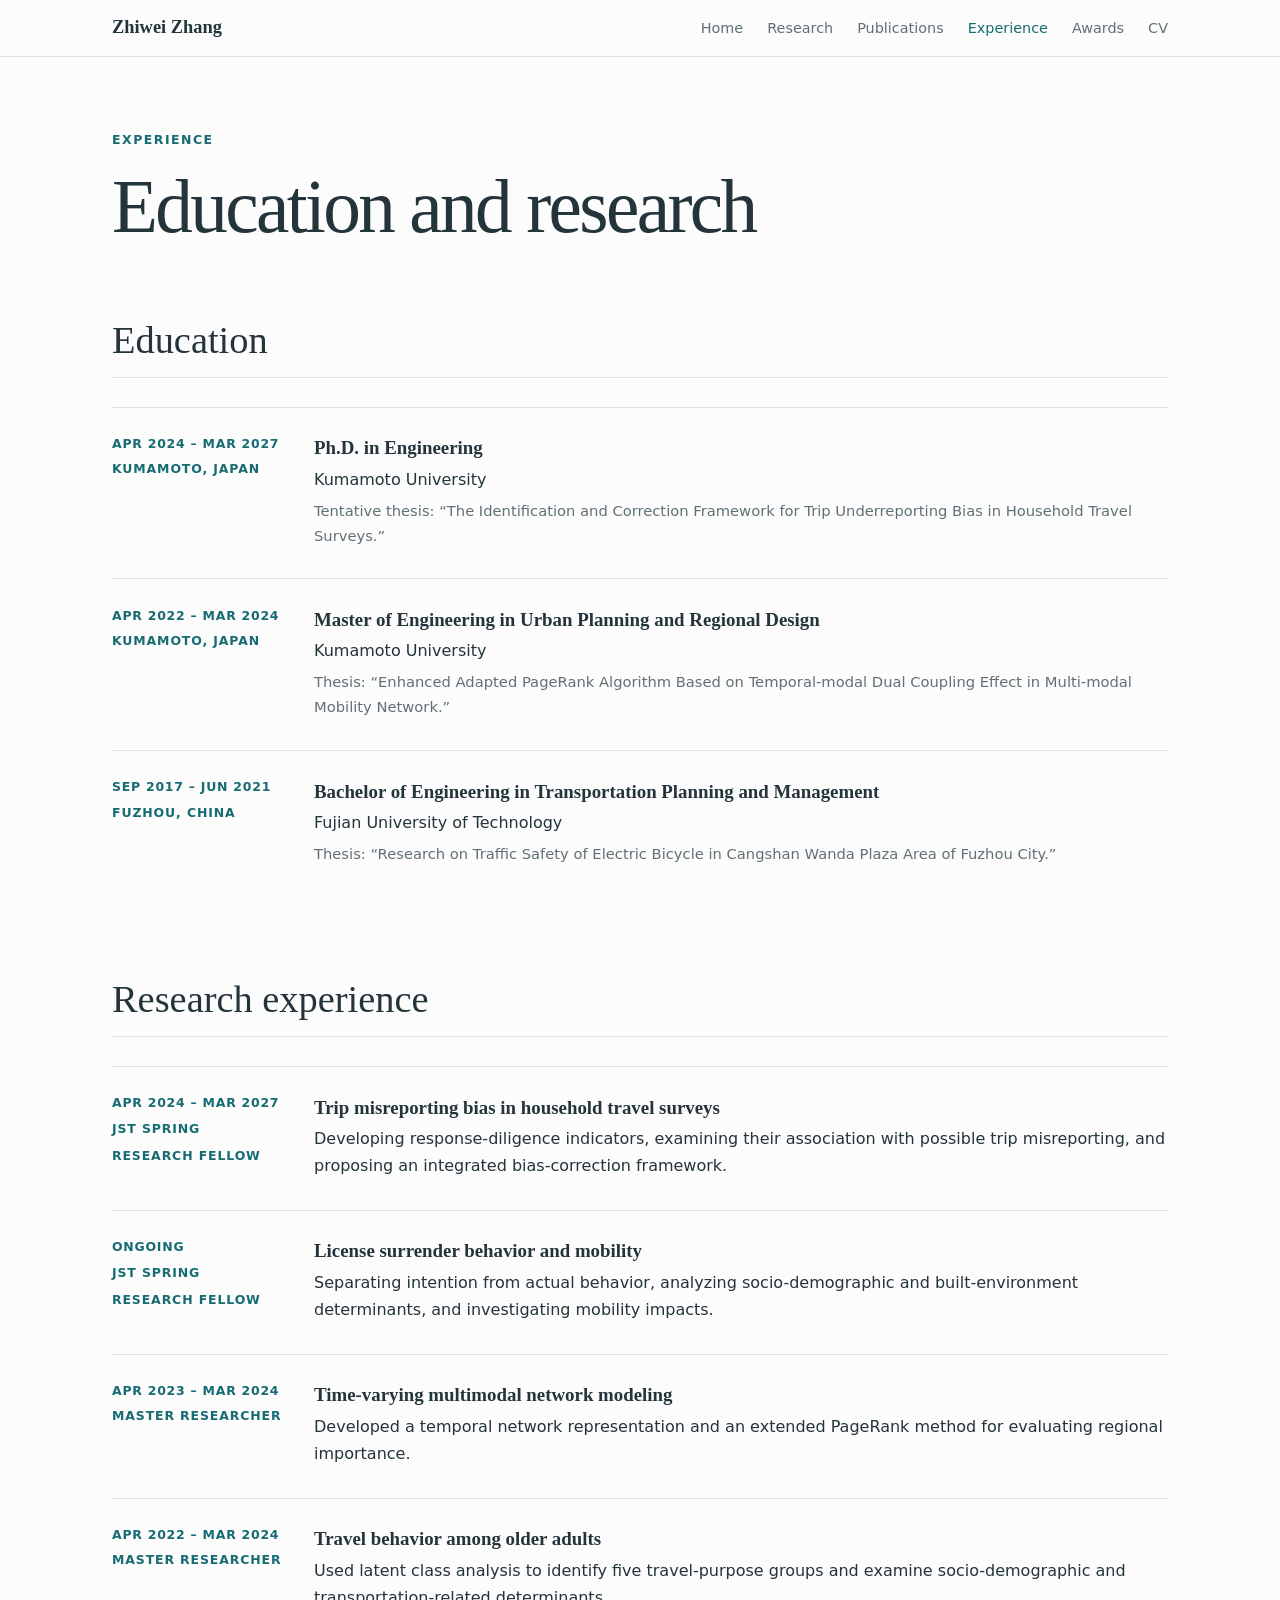
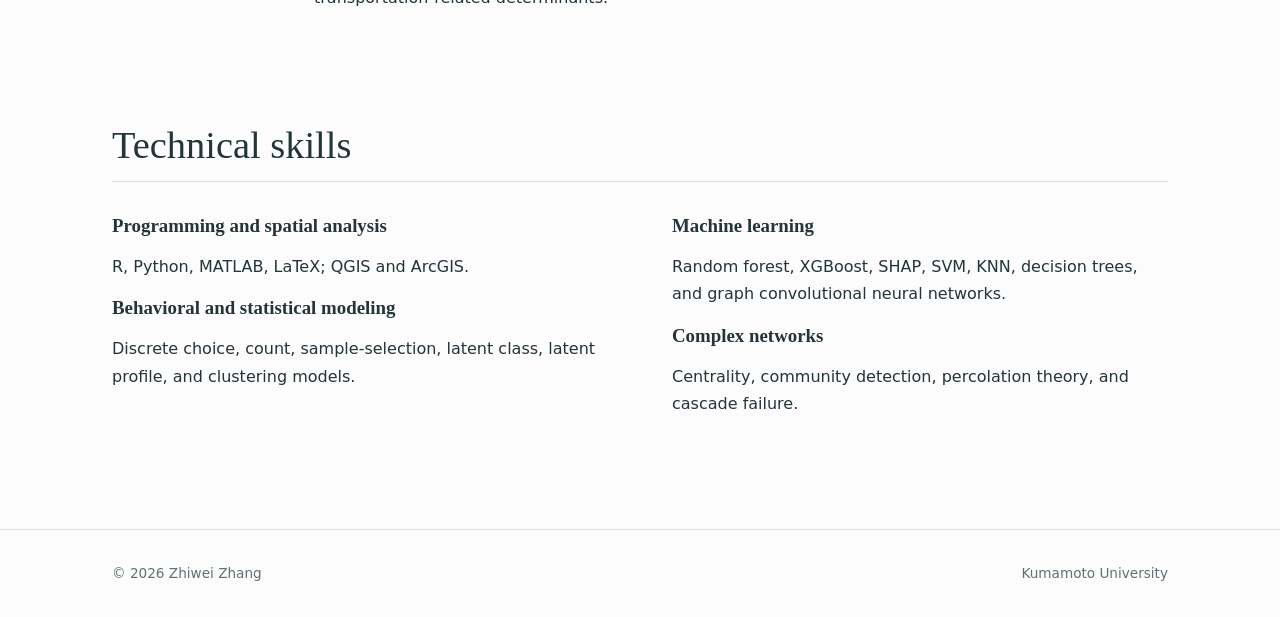
==== experience.html @ 1f709727 "Build academic personal website" ====
<!doctype html><html lang="en"><head><meta charset="utf-8"><meta name="viewport" content="width=device-width,initial-scale=1"><title>Experience | Zhiwei Zhang</title><meta name="description" content="Education and research experience of Zhiwei Zhang."><meta property="og:title" content="Experience | Zhiwei Zhang"><meta property="og:type" content="website"><link rel="icon" href="assets/images/favicon.svg"><link rel="stylesheet" href="assets/css/style.css"><script src="assets/js/main.js" defer></script></head><body><a class="skip-link" href="#main">Skip to content</a><header class="site-header"><nav class="nav-wrap" aria-label="Primary"><a class="brand" href="index.html">Zhiwei Zhang</a><button class="nav-toggle" aria-expanded="false" aria-controls="nav-links">Menu</button><ul class="nav-links" id="nav-links"><li><a href="index.html">Home</a></li><li><a href="research.html">Research</a></li><li><a href="publications.html">Publications</a></li><li><a aria-current="page" href="experience.html">Experience</a></li><li><a href="awards.html">Awards</a></li><li><a href="cv.html">CV</a></li></ul></nav></header><main id="main"><header class="page-head"><p class="eyebrow">Experience</p><h1>Education and research</h1></header><section><div class="section-head"><h2>Education</h2></div><article class="timeline-item"><div><span class="date">Apr 2024 – Mar 2027</span><span class="label">Kumamoto, Japan</span></div><div><h3>Ph.D. in Engineering</h3><p>Kumamoto University</p><p class="tagline">Tentative thesis: “The Identification and Correction Framework for Trip Underreporting Bias in Household Travel Surveys.”</p></div></article><article class="timeline-item"><div><span class="date">Apr 2022 – Mar 2024</span><span class="label">Kumamoto, Japan</span></div><div><h3>Master of Engineering in Urban Planning and Regional Design</h3><p>Kumamoto University</p><p class="tagline">Thesis: “Enhanced Adapted PageRank Algorithm Based on Temporal-modal Dual Coupling Effect in Multi-modal Mobility Network.”</p></div></article><article class="timeline-item"><div><span class="date">Sep 2017 – Jun 2021</span><span class="label">Fuzhou, China</span></div><div><h3>Bachelor of Engineering in Transportation Planning and Management</h3><p>Fujian University of Technology</p><p class="tagline">Thesis: “Research on Traffic Safety of Electric Bicycle in Cangshan Wanda Plaza Area of Fuzhou City.”</p></div></article></section>
<section class="section"><div class="section-head"><h2>Research experience</h2></div><article class="timeline-item"><div><span class="date">Apr 2024 – Mar 2027</span><span class="label">JST SPRING Research Fellow</span></div><div><h3>Trip misreporting bias in household travel surveys</h3><p>Developing response-diligence indicators, examining their association with possible trip misreporting, and proposing an integrated bias-correction framework.</p></div></article><article class="timeline-item"><div><span class="date">Ongoing</span><span class="label">JST SPRING Research Fellow</span></div><div><h3>License surrender behavior and mobility</h3><p>Separating intention from actual behavior, analyzing socio-demographic and built-environment determinants, and investigating mobility impacts.</p></div></article><article class="timeline-item"><div><span class="date">Apr 2023 – Mar 2024</span><span class="label">Master Researcher</span></div><div><h3>Time-varying multimodal network modeling</h3><p>Developed a temporal network representation and an extended PageRank method for evaluating regional importance.</p></div></article><article class="timeline-item"><div><span class="date">Apr 2022 – Mar 2024</span><span class="label">Master Researcher</span></div><div><h3>Travel behavior among older adults</h3><p>Used latent class analysis to identify five travel-purpose groups and examine socio-demographic and transportation-related determinants.</p></div></article></section>
<section class="section"><div class="section-head"><h2>Technical skills</h2></div><div class="split"><div><h3>Programming and spatial analysis</h3><p>R, Python, MATLAB, LaTeX; QGIS and ArcGIS.</p><h3>Behavioral and statistical modeling</h3><p>Discrete choice, count, sample-selection, latent class, latent profile, and clustering models.</p></div><div><h3>Machine learning</h3><p>Random forest, XGBoost, SHAP, SVM, KNN, decision trees, and graph convolutional neural networks.</p><h3>Complex networks</h3><p>Centrality, community detection, percolation theory, and cascade failure.</p></div></div></section></main><footer class="site-footer"><div class="footer-wrap"><span>© <span data-year></span> Zhiwei Zhang</span><span>Kumamoto University</span></div></footer></body></html>
---- assets/css/style.css ----
:root{--ink:#24343b;--muted:#617077;--accent:#176b73;--accent-dark:#0d5057;--line:#d9e2e2;--paper:#fbfcfb;--wash:#eef5f4;--serif:Georgia,"Times New Roman",serif;--sans:Inter,ui-sans-serif,system-ui,-apple-system,BlinkMacSystemFont,"Segoe UI",sans-serif}*{box-sizing:border-box}html{scroll-behavior:smooth}body{margin:0;background:var(--paper);color:var(--ink);font:16px/1.7 var(--sans)}a{color:var(--accent);text-underline-offset:.2em}a:hover{color:var(--accent-dark)}a:focus-visible,button:focus-visible{outline:3px solid #e0a43b;outline-offset:3px}.skip-link{position:absolute;left:-999px;top:1rem;background:#fff;padding:.6rem;z-index:20}.skip-link:focus{left:1rem}.site-header{position:sticky;top:0;z-index:10;border-bottom:1px solid rgba(36,52,59,.13);background:rgba(251,252,251,.96)}.nav-wrap{max-width:1120px;margin:auto;padding:.9rem 2rem;display:flex;align-items:center;justify-content:space-between}.brand{font:700 1.15rem var(--serif);color:var(--ink);text-decoration:none}.nav-toggle{display:none;border:1px solid var(--line);background:#fff;padding:.45rem .7rem;color:var(--ink);font:inherit}.nav-links{display:flex;gap:1.5rem;list-style:none;margin:0;padding:0}.nav-links a{color:var(--muted);text-decoration:none;font-size:.9rem}.nav-links a:hover,.nav-links a[aria-current=page]{color:var(--accent)}main{max-width:1120px;margin:auto;padding:4.5rem 2rem 6rem}.hero{display:grid;grid-template-columns:minmax(0,1.65fr) minmax(220px,.65fr);gap:5rem;align-items:start}.eyebrow{margin:0 0 .7rem;color:var(--accent);font-size:.78rem;font-weight:700;letter-spacing:.12em;text-transform:uppercase}h1,h2,h3{font-family:var(--serif);line-height:1.22}h1{font-size:clamp(2.8rem,7vw,5.6rem);font-weight:500;letter-spacing:-.035em;margin:0 0 1rem}h2{font-size:clamp(1.7rem,4vw,2.4rem);font-weight:500;margin:0 0 1.5rem}h3{font-size:1.18rem;margin:.2rem 0 .4rem}.lead{font-size:1.13rem;color:var(--muted);max-width:720px}.role{font-size:1.1rem;margin:.25rem 0 1.5rem}.profile{width:100%;aspect-ratio:4/5;object-fit:cover;border:1px solid var(--line);background:var(--wash)}.links{display:flex;flex-wrap:wrap;gap:.45rem 1.1rem;margin:1.5rem 0}.links a,.links .placeholder{font-size:.92rem}.placeholder{color:#7a6863;border-bottom:1px dashed #a99890;cursor:help}.section{padding-top:5rem}.section-head{display:flex;justify-content:space-between;align-items:end;gap:1rem;border-bottom:1px solid var(--line);margin-bottom:1.8rem}.section-head h2{margin-bottom:.8rem}.section-head a{margin-bottom:1rem;font-size:.9rem}.split{display:grid;grid-template-columns:1fr 1fr;gap:4rem}.plain-list,.updates,.pub-list{list-style:none;padding:0;margin:0}.updates li,.pub-list li{padding:1rem 0;border-bottom:1px solid var(--line)}.date{display:block;color:var(--accent);font-size:.78rem;font-weight:700;letter-spacing:.06em;text-transform:uppercase}.pub-title{font-family:var(--serif);font-size:1.08rem}.authors,.venue{display:block;color:var(--muted);font-size:.92rem}.page-head{max-width:780px;margin-bottom:4rem}.page-head h1{font-size:clamp(2.6rem,6vw,4.7rem)}.topic,.timeline-item,.award{padding:1.6rem 0;border-top:1px solid var(--line)}.topic-grid{display:grid;grid-template-columns:repeat(2,1fr);gap:0 3rem}.tagline{color:var(--muted);font-size:.92rem}.methods{font-size:.9rem;color:var(--muted)}.timeline-item{display:grid;grid-template-columns:170px 1fr;gap:2rem}.timeline-item p{margin:.3rem 0}.label{color:var(--accent);font-size:.78rem;font-weight:700;letter-spacing:.07em;text-transform:uppercase}.button{display:inline-block;padding:.65rem 1rem;border:1px solid var(--accent);color:var(--accent);text-decoration:none;margin:.2rem .5rem .2rem 0}.button.primary{background:var(--accent);color:#fff}.cv-frame{width:100%;height:75vh;border:1px solid var(--line);margin-top:2rem}.site-footer{border-top:1px solid var(--line);color:var(--muted)}.footer-wrap{max-width:1120px;margin:auto;padding:2rem;display:flex;justify-content:space-between;gap:2rem;font-size:.85rem}.notice{padding:1rem 1.2rem;background:var(--wash);border-left:3px solid var(--accent);font-size:.92rem}.visually-hidden{position:absolute;width:1px;height:1px;padding:0;margin:-1px;overflow:hidden;clip:rect(0,0,0,0);white-space:nowrap;border:0}@media(max-width:760px){.nav-wrap{padding:.8rem 1.2rem;flex-wrap:wrap}.nav-toggle{display:block}.nav-links{display:none;width:100%;flex-direction:column;gap:.5rem;padding:1rem 0 .2rem}.nav-links.open{display:flex}main{padding:3rem 1.2rem 4rem}.hero,.split,.topic-grid{grid-template-columns:1fr;gap:2.5rem}.hero .portrait-wrap{max-width:310px;grid-row:1}.timeline-item{grid-template-columns:1fr;gap:.2rem}.section{padding-top:3.7rem}.footer-wrap{padding:1.5rem 1.2rem;flex-direction:column;gap:.5rem}.cv-frame{height:62vh}}
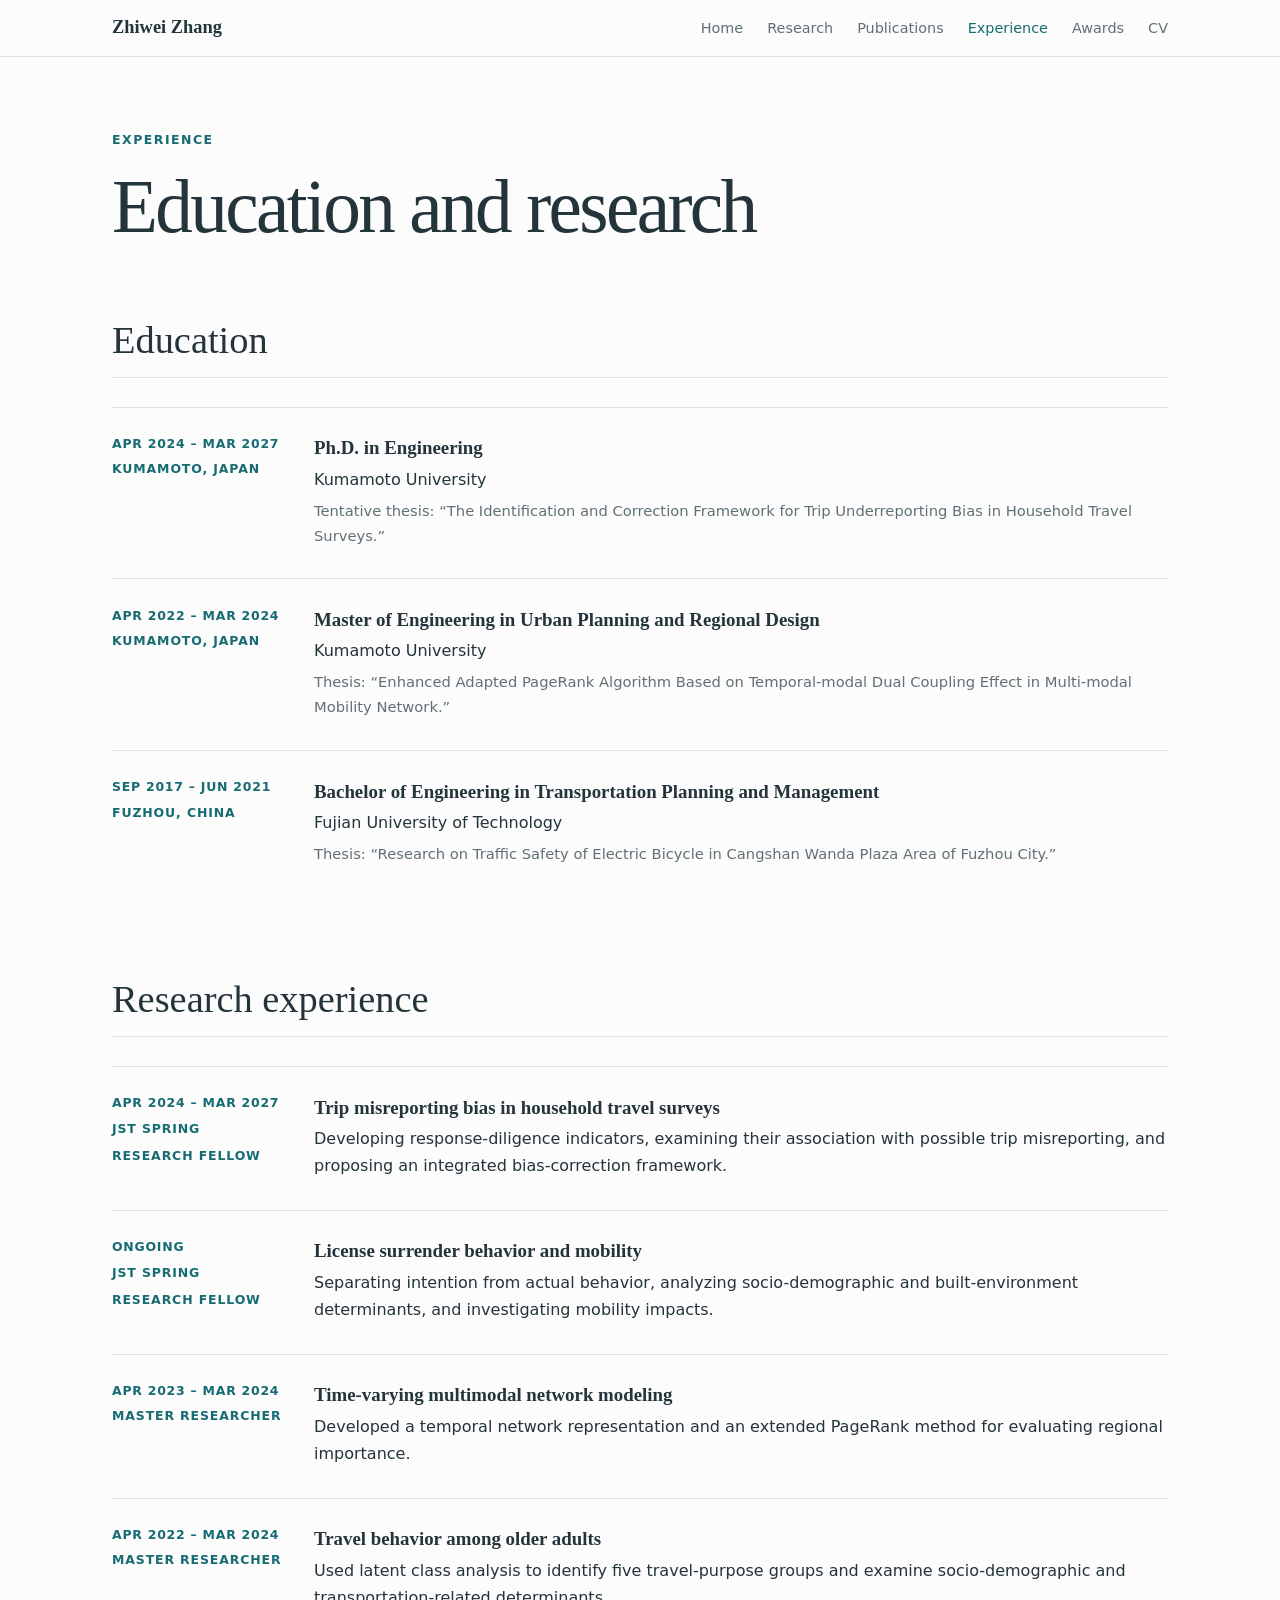
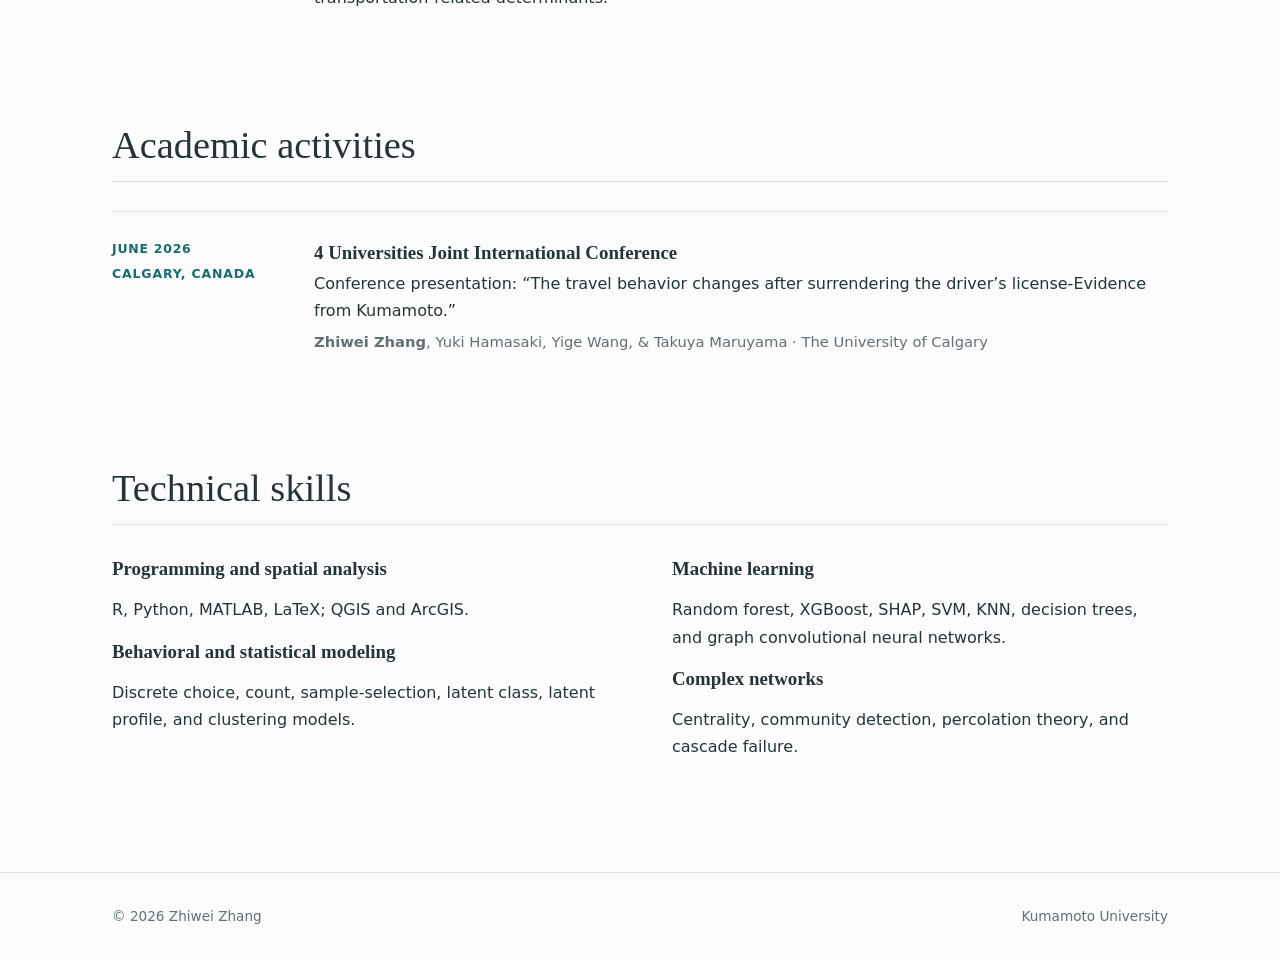
==== commit 5e2f8e69: "Update research content and conference presentation" ====
--- a/experience.html
+++ b/experience.html
@@ -1,3 +1,168 @@
-<!doctype html><html lang="en"><head><meta charset="utf-8"><meta name="viewport" content="width=device-width,initial-scale=1"><title>Experience | Zhiwei Zhang</title><meta name="description" content="Education and research experience of Zhiwei Zhang."><meta property="og:title" content="Experience | Zhiwei Zhang"><meta property="og:type" content="website"><link rel="icon" href="assets/images/favicon.svg"><link rel="stylesheet" href="assets/css/style.css"><script src="assets/js/main.js" defer></script></head><body><a class="skip-link" href="#main">Skip to content</a><header class="site-header"><nav class="nav-wrap" aria-label="Primary"><a class="brand" href="index.html">Zhiwei Zhang</a><button class="nav-toggle" aria-expanded="false" aria-controls="nav-links">Menu</button><ul class="nav-links" id="nav-links"><li><a href="index.html">Home</a></li><li><a href="research.html">Research</a></li><li><a href="publications.html">Publications</a></li><li><a aria-current="page" href="experience.html">Experience</a></li><li><a href="awards.html">Awards</a></li><li><a href="cv.html">CV</a></li></ul></nav></header><main id="main"><header class="page-head"><p class="eyebrow">Experience</p><h1>Education and research</h1></header><section><div class="section-head"><h2>Education</h2></div><article class="timeline-item"><div><span class="date">Apr 2024 – Mar 2027</span><span class="label">Kumamoto, Japan</span></div><div><h3>Ph.D. in Engineering</h3><p>Kumamoto University</p><p class="tagline">Tentative thesis: “The Identification and Correction Framework for Trip Underreporting Bias in Household Travel Surveys.”</p></div></article><article class="timeline-item"><div><span class="date">Apr 2022 – Mar 2024</span><span class="label">Kumamoto, Japan</span></div><div><h3>Master of Engineering in Urban Planning and Regional Design</h3><p>Kumamoto University</p><p class="tagline">Thesis: “Enhanced Adapted PageRank Algorithm Based on Temporal-modal Dual Coupling Effect in Multi-modal Mobility Network.”</p></div></article><article class="timeline-item"><div><span class="date">Sep 2017 – Jun 2021</span><span class="label">Fuzhou, China</span></div><div><h3>Bachelor of Engineering in Transportation Planning and Management</h3><p>Fujian University of Technology</p><p class="tagline">Thesis: “Research on Traffic Safety of Electric Bicycle in Cangshan Wanda Plaza Area of Fuzhou City.”</p></div></article></section>
-<section class="section"><div class="section-head"><h2>Research experience</h2></div><article class="timeline-item"><div><span class="date">Apr 2024 – Mar 2027</span><span class="label">JST SPRING Research Fellow</span></div><div><h3>Trip misreporting bias in household travel surveys</h3><p>Developing response-diligence indicators, examining their association with possible trip misreporting, and proposing an integrated bias-correction framework.</p></div></article><article class="timeline-item"><div><span class="date">Ongoing</span><span class="label">JST SPRING Research Fellow</span></div><div><h3>License surrender behavior and mobility</h3><p>Separating intention from actual behavior, analyzing socio-demographic and built-environment determinants, and investigating mobility impacts.</p></div></article><article class="timeline-item"><div><span class="date">Apr 2023 – Mar 2024</span><span class="label">Master Researcher</span></div><div><h3>Time-varying multimodal network modeling</h3><p>Developed a temporal network representation and an extended PageRank method for evaluating regional importance.</p></div></article><article class="timeline-item"><div><span class="date">Apr 2022 – Mar 2024</span><span class="label">Master Researcher</span></div><div><h3>Travel behavior among older adults</h3><p>Used latent class analysis to identify five travel-purpose groups and examine socio-demographic and transportation-related determinants.</p></div></article></section>
-<section class="section"><div class="section-head"><h2>Technical skills</h2></div><div class="split"><div><h3>Programming and spatial analysis</h3><p>R, Python, MATLAB, LaTeX; QGIS and ArcGIS.</p><h3>Behavioral and statistical modeling</h3><p>Discrete choice, count, sample-selection, latent class, latent profile, and clustering models.</p></div><div><h3>Machine learning</h3><p>Random forest, XGBoost, SHAP, SVM, KNN, decision trees, and graph convolutional neural networks.</p><h3>Complex networks</h3><p>Centrality, community detection, percolation theory, and cascade failure.</p></div></div></section></main><footer class="site-footer"><div class="footer-wrap"><span>© <span data-year></span> Zhiwei Zhang</span><span>Kumamoto University</span></div></footer></body></html>
+<!doctype html>
+<html lang="en">
+<head>
+<meta charset="utf-8">
+<meta name="viewport" content="width=device-width,initial-scale=1">
+<title>Experience | Zhiwei Zhang</title>
+<meta name="description" content="Education and research experience of Zhiwei Zhang.">
+<meta property="og:title" content="Experience | Zhiwei Zhang">
+<meta property="og:type" content="website">
+<link rel="icon" href="assets/images/favicon.svg">
+<link rel="stylesheet" href="assets/css/style.css">
+<script src="assets/js/main.js" defer>
+</script>
+</head>
+<body>
+<a class="skip-link" href="#main">Skip to content</a>
+<header class="site-header">
+<nav class="nav-wrap" aria-label="Primary">
+<a class="brand" href="index.html">Zhiwei Zhang</a>
+<button class="nav-toggle" aria-expanded="false" aria-controls="nav-links">Menu</button>
+<ul class="nav-links" id="nav-links">
+<li>
+<a href="index.html">Home</a>
+</li>
+<li>
+<a href="research.html">Research</a>
+</li>
+<li>
+<a href="publications.html">Publications</a>
+</li>
+<li>
+<a aria-current="page" href="experience.html">Experience</a>
+</li>
+<li>
+<a href="awards.html">Awards</a>
+</li>
+<li>
+<a href="cv.html">CV</a>
+</li>
+</ul>
+</nav>
+</header>
+<main id="main">
+<header class="page-head">
+<p class="eyebrow">Experience</p>
+<h1>Education and research</h1>
+</header>
+<section>
+<div class="section-head">
+<h2>Education</h2>
+</div>
+<article class="timeline-item">
+<div>
+<span class="date">Apr 2024 – Mar 2027</span>
+<span class="label">Kumamoto, Japan</span>
+</div>
+<div>
+<h3>Ph.D. in Engineering</h3>
+<p>Kumamoto University</p>
+<p class="tagline">Tentative thesis: “The Identification and Correction Framework for Trip Underreporting Bias in Household Travel Surveys.”</p>
+</div>
+</article>
+<article class="timeline-item">
+<div>
+<span class="date">Apr 2022 – Mar 2024</span>
+<span class="label">Kumamoto, Japan</span>
+</div>
+<div>
+<h3>Master of Engineering in Urban Planning and Regional Design</h3>
+<p>Kumamoto University</p>
+<p class="tagline">Thesis: “Enhanced Adapted PageRank Algorithm Based on Temporal-modal Dual Coupling Effect in Multi-modal Mobility Network.”</p>
+</div>
+</article>
+<article class="timeline-item">
+<div>
+<span class="date">Sep 2017 – Jun 2021</span>
+<span class="label">Fuzhou, China</span>
+</div>
+<div>
+<h3>Bachelor of Engineering in Transportation Planning and Management</h3>
+<p>Fujian University of Technology</p>
+<p class="tagline">Thesis: “Research on Traffic Safety of Electric Bicycle in Cangshan Wanda Plaza Area of Fuzhou City.”</p>
+</div>
+</article>
+</section>
+<section class="section">
+<div class="section-head">
+<h2>Research experience</h2>
+</div>
+<article class="timeline-item">
+<div>
+<span class="date">Apr 2024 – Mar 2027</span>
+<span class="label">JST SPRING Research Fellow</span>
+</div>
+<div>
+<h3>Trip misreporting bias in household travel surveys</h3>
+<p>Developing response-diligence indicators, examining their association with possible trip misreporting, and proposing an integrated bias-correction framework.</p>
+</div>
+</article>
+<article class="timeline-item">
+<div>
+<span class="date">Ongoing</span>
+<span class="label">JST SPRING Research Fellow</span>
+</div>
+<div>
+<h3>License surrender behavior and mobility</h3>
+<p>Separating intention from actual behavior, analyzing socio-demographic and built-environment determinants, and investigating mobility impacts.</p>
+</div>
+</article>
+<article class="timeline-item">
+<div>
+<span class="date">Apr 2023 – Mar 2024</span>
+<span class="label">Master Researcher</span>
+</div>
+<div>
+<h3>Time-varying multimodal network modeling</h3>
+<p>Developed a temporal network representation and an extended PageRank method for evaluating regional importance.</p>
+</div>
+</article>
+<article class="timeline-item">
+<div>
+<span class="date">Apr 2022 – Mar 2024</span>
+<span class="label">Master Researcher</span>
+</div>
+<div>
+<h3>Travel behavior among older adults</h3>
+<p>Used latent class analysis to identify five travel-purpose groups and examine socio-demographic and transportation-related determinants.</p>
+</div>
+</article>
+</section>
+<section class="section">
+<div class="section-head">
+<h2>Academic activities</h2>
+</div>
+<article class="timeline-item">
+<div><span class="date">June 2026</span><span class="label">Calgary, Canada</span></div>
+<div><h3>4 Universities Joint International Conference</h3><p>Conference presentation: “The travel behavior changes after surrendering the driver’s license-Evidence from Kumamoto.”</p><p class="tagline"><strong>Zhiwei Zhang</strong>, Yuki Hamasaki, Yige Wang, &amp; Takuya Maruyama · The University of Calgary</p></div>
+</article>
+</section>
+<section class="section">
+<div class="section-head">
+<h2>Technical skills</h2>
+</div>
+<div class="split">
+<div>
+<h3>Programming and spatial analysis</h3>
+<p>R, Python, MATLAB, LaTeX; QGIS and ArcGIS.</p>
+<h3>Behavioral and statistical modeling</h3>
+<p>Discrete choice, count, sample-selection, latent class, latent profile, and clustering models.</p>
+</div>
+<div>
+<h3>Machine learning</h3>
+<p>Random forest, XGBoost, SHAP, SVM, KNN, decision trees, and graph convolutional neural networks.</p>
+<h3>Complex networks</h3>
+<p>Centrality, community detection, percolation theory, and cascade failure.</p>
+</div>
+</div>
+</section>
+</main>
+<footer class="site-footer">
+<div class="footer-wrap">
+<span>© <span data-year>
+</span> Zhiwei Zhang</span>
+<span>Kumamoto University</span>
+</div>
+</footer>
+</body>
+</html>
--- a/assets/css/style.css
+++ b/assets/css/style.css
@@ -1 +1,70 @@
-:root{--ink:#24343b;--muted:#617077;--accent:#176b73;--accent-dark:#0d5057;--line:#d9e2e2;--paper:#fbfcfb;--wash:#eef5f4;--serif:Georgia,"Times New Roman",serif;--sans:Inter,ui-sans-serif,system-ui,-apple-system,BlinkMacSystemFont,"Segoe UI",sans-serif}*{box-sizing:border-box}html{scroll-behavior:smooth}body{margin:0;background:var(--paper);color:var(--ink);font:16px/1.7 var(--sans)}a{color:var(--accent);text-underline-offset:.2em}a:hover{color:var(--accent-dark)}a:focus-visible,button:focus-visible{outline:3px solid #e0a43b;outline-offset:3px}.skip-link{position:absolute;left:-999px;top:1rem;background:#fff;padding:.6rem;z-index:20}.skip-link:focus{left:1rem}.site-header{position:sticky;top:0;z-index:10;border-bottom:1px solid rgba(36,52,59,.13);background:rgba(251,252,251,.96)}.nav-wrap{max-width:1120px;margin:auto;padding:.9rem 2rem;display:flex;align-items:center;justify-content:space-between}.brand{font:700 1.15rem var(--serif);color:var(--ink);text-decoration:none}.nav-toggle{display:none;border:1px solid var(--line);background:#fff;padding:.45rem .7rem;color:var(--ink);font:inherit}.nav-links{display:flex;gap:1.5rem;list-style:none;margin:0;padding:0}.nav-links a{color:var(--muted);text-decoration:none;font-size:.9rem}.nav-links a:hover,.nav-links a[aria-current=page]{color:var(--accent)}main{max-width:1120px;margin:auto;padding:4.5rem 2rem 6rem}.hero{display:grid;grid-template-columns:minmax(0,1.65fr) minmax(220px,.65fr);gap:5rem;align-items:start}.eyebrow{margin:0 0 .7rem;color:var(--accent);font-size:.78rem;font-weight:700;letter-spacing:.12em;text-transform:uppercase}h1,h2,h3{font-family:var(--serif);line-height:1.22}h1{font-size:clamp(2.8rem,7vw,5.6rem);font-weight:500;letter-spacing:-.035em;margin:0 0 1rem}h2{font-size:clamp(1.7rem,4vw,2.4rem);font-weight:500;margin:0 0 1.5rem}h3{font-size:1.18rem;margin:.2rem 0 .4rem}.lead{font-size:1.13rem;color:var(--muted);max-width:720px}.role{font-size:1.1rem;margin:.25rem 0 1.5rem}.profile{width:100%;aspect-ratio:4/5;object-fit:cover;border:1px solid var(--line);background:var(--wash)}.links{display:flex;flex-wrap:wrap;gap:.45rem 1.1rem;margin:1.5rem 0}.links a,.links .placeholder{font-size:.92rem}.placeholder{color:#7a6863;border-bottom:1px dashed #a99890;cursor:help}.section{padding-top:5rem}.section-head{display:flex;justify-content:space-between;align-items:end;gap:1rem;border-bottom:1px solid var(--line);margin-bottom:1.8rem}.section-head h2{margin-bottom:.8rem}.section-head a{margin-bottom:1rem;font-size:.9rem}.split{display:grid;grid-template-columns:1fr 1fr;gap:4rem}.plain-list,.updates,.pub-list{list-style:none;padding:0;margin:0}.updates li,.pub-list li{padding:1rem 0;border-bottom:1px solid var(--line)}.date{display:block;color:var(--accent);font-size:.78rem;font-weight:700;letter-spacing:.06em;text-transform:uppercase}.pub-title{font-family:var(--serif);font-size:1.08rem}.authors,.venue{display:block;color:var(--muted);font-size:.92rem}.page-head{max-width:780px;margin-bottom:4rem}.page-head h1{font-size:clamp(2.6rem,6vw,4.7rem)}.topic,.timeline-item,.award{padding:1.6rem 0;border-top:1px solid var(--line)}.topic-grid{display:grid;grid-template-columns:repeat(2,1fr);gap:0 3rem}.tagline{color:var(--muted);font-size:.92rem}.methods{font-size:.9rem;color:var(--muted)}.timeline-item{display:grid;grid-template-columns:170px 1fr;gap:2rem}.timeline-item p{margin:.3rem 0}.label{color:var(--accent);font-size:.78rem;font-weight:700;letter-spacing:.07em;text-transform:uppercase}.button{display:inline-block;padding:.65rem 1rem;border:1px solid var(--accent);color:var(--accent);text-decoration:none;margin:.2rem .5rem .2rem 0}.button.primary{background:var(--accent);color:#fff}.cv-frame{width:100%;height:75vh;border:1px solid var(--line);margin-top:2rem}.site-footer{border-top:1px solid var(--line);color:var(--muted)}.footer-wrap{max-width:1120px;margin:auto;padding:2rem;display:flex;justify-content:space-between;gap:2rem;font-size:.85rem}.notice{padding:1rem 1.2rem;background:var(--wash);border-left:3px solid var(--accent);font-size:.92rem}.visually-hidden{position:absolute;width:1px;height:1px;padding:0;margin:-1px;overflow:hidden;clip:rect(0,0,0,0);white-space:nowrap;border:0}@media(max-width:760px){.nav-wrap{padding:.8rem 1.2rem;flex-wrap:wrap}.nav-toggle{display:block}.nav-links{display:none;width:100%;flex-direction:column;gap:.5rem;padding:1rem 0 .2rem}.nav-links.open{display:flex}main{padding:3rem 1.2rem 4rem}.hero,.split,.topic-grid{grid-template-columns:1fr;gap:2.5rem}.hero .portrait-wrap{max-width:310px;grid-row:1}.timeline-item{grid-template-columns:1fr;gap:.2rem}.section{padding-top:3.7rem}.footer-wrap{padding:1.5rem 1.2rem;flex-direction:column;gap:.5rem}.cv-frame{height:62vh}}
+:root{--ink:#24343b;--muted:#617077;--accent:#176b73;--accent-dark:#0d5057;--line:#d9e2e2;--paper:#fbfcfb;--wash:#eef5f4;--serif:Georgia,"Times New Roman",serif;--sans:Inter,ui-sans-serif,system-ui,-apple-system,BlinkMacSystemFont,"Segoe UI",sans-serif}
+*{box-sizing:border-box}
+html{scroll-behavior:smooth}
+body{margin:0;background:var(--paper);color:var(--ink);font:16px/1.7 var(--sans)}
+a{color:var(--accent);text-underline-offset:.2em}
+a:hover{color:var(--accent-dark)}
+a:focus-visible,button:focus-visible{outline:3px solid #e0a43b;outline-offset:3px}
+.skip-link{position:absolute;left:-999px;top:1rem;background:#fff;padding:.6rem;z-index:20}
+.skip-link:focus{left:1rem}
+.site-header{position:sticky;top:0;z-index:10;border-bottom:1px solid rgba(36,52,59,.13);background:rgba(251,252,251,.96)}
+.nav-wrap{max-width:1120px;margin:auto;padding:.9rem 2rem;display:flex;align-items:center;justify-content:space-between}
+.brand{font:700 1.15rem var(--serif);color:var(--ink);text-decoration:none}
+.nav-toggle{display:none;border:1px solid var(--line);background:#fff;padding:.45rem .7rem;color:var(--ink);font:inherit}
+.nav-links{display:flex;gap:1.5rem;list-style:none;margin:0;padding:0}
+.nav-links a{color:var(--muted);text-decoration:none;font-size:.9rem}
+.nav-links a:hover,.nav-links a[aria-current=page]{color:var(--accent)}
+main{max-width:1120px;margin:auto;padding:4.5rem 2rem 6rem}
+.hero{display:grid;grid-template-columns:minmax(0,1.65fr) minmax(220px,.65fr);gap:5rem;align-items:start}
+.eyebrow{margin:0 0 .7rem;color:var(--accent);font-size:.78rem;font-weight:700;letter-spacing:.12em;text-transform:uppercase}
+h1,h2,h3{font-family:var(--serif);line-height:1.22}
+h1{font-size:clamp(2.8rem,7vw,5.6rem);font-weight:500;letter-spacing:-.035em;margin:0 0 1rem}
+h2{font-size:clamp(1.7rem,4vw,2.4rem);font-weight:500;margin:0 0 1.5rem}
+h3{font-size:1.18rem;margin:.2rem 0 .4rem}
+.lead{font-size:1.13rem;color:var(--muted);max-width:720px}
+.role{font-size:1.1rem;margin:.25rem 0 1.5rem}
+.profile{width:100%;aspect-ratio:4/5;object-fit:cover;object-position:center 42%;border:1px solid var(--line);background:var(--wash)}
+.links{display:flex;flex-wrap:wrap;gap:.45rem 1.1rem;margin:1.5rem 0}
+.links a,.links .placeholder{font-size:.92rem}
+.placeholder{color:#7a6863;border-bottom:1px dashed #a99890;cursor:help}
+.section{padding-top:5rem}
+.section-head{display:flex;justify-content:space-between;align-items:end;gap:1rem;border-bottom:1px solid var(--line);margin-bottom:1.8rem}
+.section-head h2{margin-bottom:.8rem}
+.section-head a{margin-bottom:1rem;font-size:.9rem}
+.split{display:grid;grid-template-columns:1fr 1fr;gap:4rem}
+.plain-list,.updates,.pub-list{list-style:none;padding:0;margin:0}
+.updates li,.pub-list li{padding:1rem 0;border-bottom:1px solid var(--line)}
+.date{display:block;color:var(--accent);font-size:.78rem;font-weight:700;letter-spacing:.06em;text-transform:uppercase}
+.pub-title{font-family:var(--serif);font-size:1.08rem}
+.authors,.venue{display:block;color:var(--muted);font-size:.92rem}
+.page-head{max-width:780px;margin-bottom:4rem}
+.page-head h1{font-size:clamp(2.6rem,6vw,4.7rem)}
+.topic,.research-topic,.timeline-item,.award{padding:1.6rem 0;border-top:1px solid var(--line)}
+.research-list{max-width:880px}
+.research-topic{padding:2.2rem 0}
+.research-topic>p:first-of-type{font-size:1.02rem}
+.topic-grid{display:grid;grid-template-columns:repeat(2,1fr);gap:0 3rem}
+.tagline{color:var(--muted);font-size:.92rem}
+.methods{font-size:.9rem;color:var(--muted)}
+.timeline-item{display:grid;grid-template-columns:170px 1fr;gap:2rem}
+.timeline-item p{margin:.3rem 0}
+.label{color:var(--accent);font-size:.78rem;font-weight:700;letter-spacing:.07em;text-transform:uppercase}
+.button{display:inline-block;padding:.65rem 1rem;border:1px solid var(--accent);color:var(--accent);text-decoration:none;margin:.2rem .5rem .2rem 0}
+.button.primary{background:var(--accent);color:#fff}
+.cv-frame{width:100%;height:75vh;border:1px solid var(--line);margin-top:2rem}
+.site-footer{border-top:1px solid var(--line);color:var(--muted)}
+.footer-wrap{max-width:1120px;margin:auto;padding:2rem;display:flex;justify-content:space-between;gap:2rem;font-size:.85rem}
+.notice{padding:1rem 1.2rem;background:var(--wash);border-left:3px solid var(--accent);font-size:.92rem}
+.visually-hidden{position:absolute;width:1px;height:1px;padding:0;margin:-1px;overflow:hidden;clip:rect(0,0,0,0);white-space:nowrap;border:0}
+@media(max-width:760px){.nav-wrap{padding:.8rem 1.2rem;flex-wrap:wrap}
+.nav-toggle{display:block}
+.nav-links{display:none;width:100%;flex-direction:column;gap:.5rem;padding:1rem 0 .2rem}
+.nav-links.open{display:flex}
+main{padding:3rem 1.2rem 4rem}
+.hero,.split,.topic-grid{grid-template-columns:1fr;gap:2.5rem}
+.hero .portrait-wrap{max-width:310px;grid-row:1}
+.timeline-item{grid-template-columns:1fr;gap:.2rem}
+.section{padding-top:3.7rem}
+.footer-wrap{padding:1.5rem 1.2rem;flex-direction:column;gap:.5rem}
+.cv-frame{height:62vh}
+}
